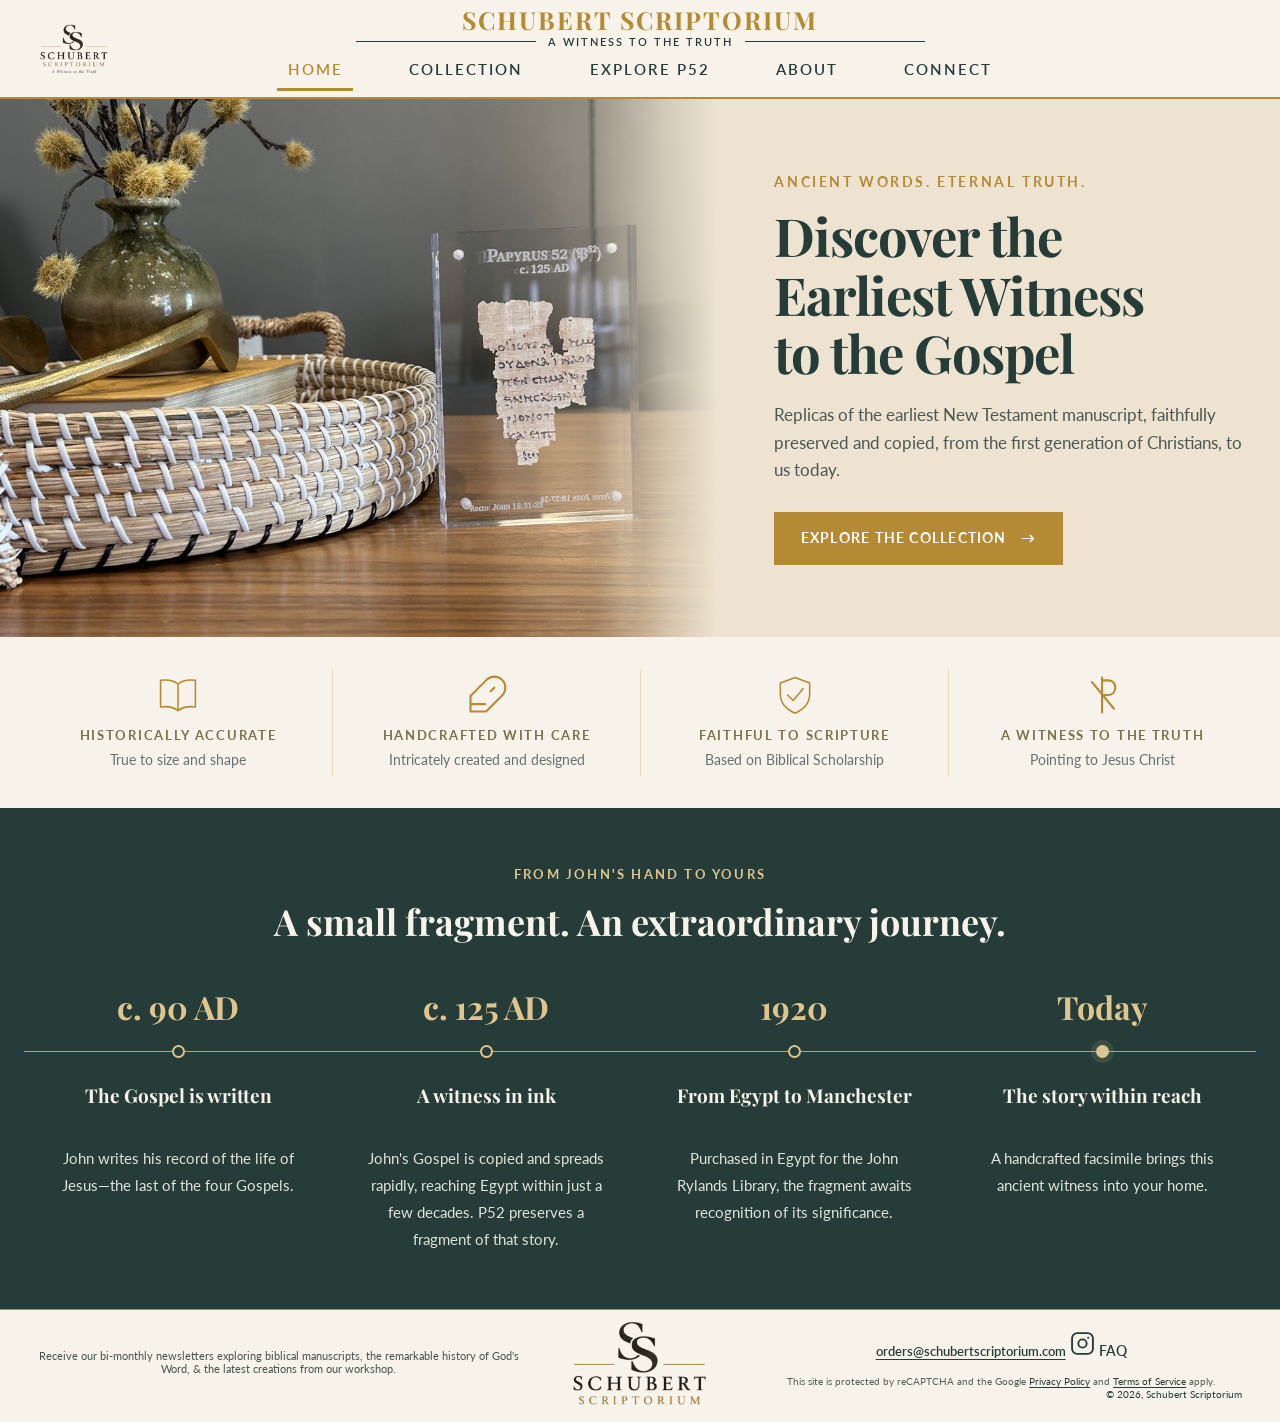
==== index.html @ 9df62303 "Group footer links for evenly spaced centered footer rows" ====
<!DOCTYPE html>
<html lang="en">
<head>
    <meta charset="UTF-8">
    <meta name="viewport" content="width=device-width, initial-scale=1.0">
    <title>Home | Schubert Scriptorium</title>
    <link rel="stylesheet" href="style.css?v=desktop-nav-20261024">
    <link href="https://fonts.googleapis.com/css2?family=Lato:wght@400;600;700&family=Playfair+Display:wght@700&display=swap" rel="stylesheet">

<style>
/* Critical timeline styling travels with the page, including on cached mobile visits. */
.home-timeline { background: #263C38; color: #F7F3EA; padding: 56px 24px; text-align:center; }
.home-timeline-inner { max-width:1280px; margin:auto; }
.home-timeline-eyebrow { color:#DEC58E; text-transform:uppercase; letter-spacing:.17em; font:700 13px/1.6 'Lato',sans-serif; margin:0 0 14px; }
.home-timeline h2 { color:#F7F3EA; font:700 clamp(24px,3vw,36px)/1.3 'Playfair Display',Georgia,serif; margin:0 0 40px; }
.home-timeline-track { display:grid; grid-template-columns:repeat(4,minmax(0,1fr)); list-style:none; margin:0; padding:0; }
.home-timeline-stop { position:relative; min-width:0; padding:0 20px; box-sizing:border-box; }
.home-timeline-stop::before { content:''; position:absolute; left:0; right:0; top:66px; height:1px; background:#BFA365; }
.home-timeline-date { color:#DEC58E; font:700 32px/44px 'Playfair Display',Georgia,serif; height:44px; margin:0 0 16px; white-space:nowrap; }
.home-timeline-point { display:block; position:relative; width:13px; height:13px; box-sizing:border-box; border:2px solid #DEC58E; border-radius:50%; background:#263C38; margin:0 auto 24px; }
.home-timeline-stop h3 { color:#F7F3EA; font:700 19px/1.4 'Playfair Display',Georgia,serif; min-height:2.8em; margin:0 0 10px; }
.home-timeline-description { color:#E0E4DA; font:400 15px/1.8 'Lato',sans-serif; margin:auto; max-width:250px; }
.home-timeline-hint,.home-timeline-controls,.home-timeline-rail { display:none; }
.home-timeline-scroll { overflow:visible; }
.home-timeline-track::after { display:none; }
@media(max-width:850px) {
 .home-timeline { padding:38px 20px 32px; }
 .home-timeline h2 { font-size:26px; max-width:340px; margin:0 auto 28px; }
 .home-timeline-eyebrow { font-size:11px; letter-spacing:.14em; }
 .home-timeline.enhanced .home-timeline-rail { display:grid; grid-template-columns:repeat(4,minmax(0,1fr)); position:relative; margin:0 0 28px; }
 .home-timeline-rail::before { content:''; position:absolute; height:1px; background:#8E805C; left:12.5%; right:12.5%; bottom:12px; }
 .home-timeline-rail button { position:relative; appearance:none; border:0; background:transparent; color:#E0E4DA; padding:12px 0 0; font:400 12px/1.4 'Lato',sans-serif; cursor:pointer; min-height:58px; }
 .home-timeline-rail button::after { content:''; display:block; width:10px; height:10px; border:1px solid #DEC58E; box-sizing:border-box; border-radius:50%; background:#263C38; margin:15px auto 8px; transition:background .25s,box-shadow .25s; }
 .home-timeline-rail button[aria-pressed="true"] { color:#DEC58E; }
 .home-timeline-rail button[aria-pressed="true"]::after { background:#DEC58E; box-shadow:0 0 0 5px rgba(222,197,142,.14); }
 .home-timeline-rail button:focus-visible { outline:2px solid #DEC58E; outline-offset:2px; }
 .home-timeline-track { display:block; }
 .home-timeline-stop { padding:0 8px 18px; }
 .home-timeline-stop::before,.home-timeline-point { display:none; }
 .home-timeline.enhanced .home-timeline-stop:not(.is-active) { display:none; }
 .home-timeline.enhanced .home-timeline-scroll { min-height:0; touch-action:pan-y; }
 .home-timeline-date { font-size:42px; height:auto; line-height:1.25; margin:0 0 14px; }
 .home-timeline-stop h3 { display:block; min-height:0; font-size:23px; margin:0 0 14px; }
 .home-timeline-description { font-size:16px; line-height:1.8; max-width:350px; }
 .home-timeline.enhanced .home-timeline-hint { display:block; color:#D1C4A1; font:400 11px/1.6 'Lato',sans-serif; letter-spacing:.06em; margin:0 0 18px; }
 .home-timeline.enhanced .home-timeline-controls:not([hidden]) { display:flex; justify-content:space-between; align-items:center; border-top:1px solid #65705B; padding-top:12px; margin:0; }
 .home-timeline-controls button { background:transparent; color:#DEC58E; border:0; border-radius:0; width:auto; height:44px; min-width:80px; font:400 12px/1.5 'Lato',sans-serif; letter-spacing:.05em; padding:0; cursor:pointer; }
 .home-timeline-controls button:disabled { opacity:.3; }
 .home-timeline-position { color:#D1C4A1; font:400 11px/1.5 'Lato',sans-serif; letter-spacing:.1em; }
}
</style>

<style>
@media(max-width:850px){
 .home-timeline-title-journey{display:block}
}
</style>

<style>
@media(min-width:901px){body > header{padding:.4rem 0 !important}body > header .nav-logo{font-size:1.55rem !important;line-height:1.1;margin-bottom:.12rem !important}body > header .nav-tagline{font-size:.68rem !important;line-height:1.1;margin-bottom:.3rem !important}body > header nav{gap:.35rem}body > header nav a{padding:.25rem .65rem}}
</style>

<style>
/* Consistent clickable brand mark, without changing the desktop header height. */
body > header { position:relative !important; }
body > header .header-brand-mark { position:absolute;left:clamp(12px,2vw,32px);top:50%;transform:translateY(-50%);width:96px;height:96px;display:flex;align-items:center;justify-content:center;z-index:3; }
body > header .header-brand-mark img {display:block;width:100%;height:100%;object-fit:contain;}
body > header .header-brand-mark:focus-visible {outline:2px solid #B58A35;outline-offset:3px;border-radius:4px;}
@media(max-width:900px){
 
 body > header .header-brand-mark {display:none !important;}
}
</style>
<style>
/* Keep the longer hero headline balanced on both desktop and mobile. */
.home-hero-content #home-hero-title{max-width:18ch;text-wrap:balance;overflow-wrap:normal;line-height:1.12;}
@media(max-width:900px){.home-hero-content #home-hero-title{max-width:100%;margin-left:auto;margin-right:auto;font-size:clamp(1.85rem,6.5vw,3rem);text-wrap:balance;}}
</style>

<style>
/* Footer-only FAQ link, preserving centered footer branding. */
footer{position:relative}
footer .footer-faq-link{position:absolute;right:clamp(18px,3vw,48px);top:50%;transform:translateY(-50%);font:700 14px Lato,sans-serif;color:#263C38;text-decoration:underline;text-underline-offset:4px}
@media(max-width:600px){footer .footer-faq-link{position:static;display:block;transform:none;margin-top:1rem;text-align:center}}
</style>
<link rel="stylesheet" href="footer-subscribe.css?v=20261102recaptcha">
<style>
/* Desktop only: reverse the hero panels while keeping text left-aligned. */
@media (min-width: 901px) {
  .home-hero { grid-template-columns: minmax(0, 56%) minmax(0, 44%); }
  .home-hero-visual { grid-column: 1; grid-row: 1; }
  .home-hero-content { grid-column: 2; grid-row: 1; text-align: left; max-width: 600px; padding-left: clamp(2.25rem, 4.5vw, 5rem); padding-right: max(2rem, calc((100vw - 1220px) / 2)); }
  .home-hero-visual::before { background: linear-gradient(to left, var(--hero-beige) 0%, rgba(237, 227, 208, .76) 7%, rgba(237, 227, 208, .2) 18%, rgba(237, 227, 208, 0) 35%); }
}
</style>
</head>
<body>

<header>
    <a class="header-brand-mark" href="index.html" aria-label="Schubert Scriptorium homepage"><img src="Schubert_Scriptorium_Instagram_Profile_2400.png" alt="" loading="eager"></a>
<div class="nav-logo">SCHUBERT SCRIPTORIUM</div>
    <div class="nav-tagline">A Witness to the Truth</div>
    <nav aria-label="Main navigation">
        <a href="index.html" aria-current="page">Home</a>
        <a href="collection.html">Collection</a>
        <a href="explore-p52.html">Explore P52</a>
        <a href="about.html">About</a>
        <a href="contact.html">Connect</a>
    </nav>
</header>

<main>
    <section class="home-hero" aria-labelledby="home-hero-title">
        <div class="home-hero-content">
            <p class="home-hero-eyebrow">Ancient Words. Eternal Truth.</p>
            <h1 id="home-hero-title">Discover the Earliest Witness to the Gospel</h1>
            <p class="home-hero-description">Replicas of the earliest New Testament manuscript, faithfully preserved and copied, from the first generation of Christians, to us today.</p>
            <a href="collection.html" class="btn home-hero-button">Explore the Collection <span aria-hidden="true">&rarr;</span></a>
        </div>
        <div class="home-hero-visual">
            <img src="p52-hero.png" alt="Handcrafted Papyrus 52 biblical manuscript facsimile" class="home-hero-photo">
        </div>
    </section>

    <section class="home-highlights" aria-label="Our commitments">
        <div class="home-highlights-grid">
            <div class="home-highlight">
                <div class="home-highlight-icon"><svg viewBox="0 0 48 48" fill="none" stroke="currentColor" stroke-width="1.7" stroke-linecap="round" stroke-linejoin="round" aria-hidden="true"><path d="M24 12c-5-4-11-5-19-4v29c8-1 14 0 19 4 5-4 11-5 19-4V8c-8-1-14 0-19 4ZM24 12v29"/></svg></div>
                <h2>Historically Accurate</h2>
                <p>True to size and shape</p>
            </div>
            <div class="home-highlight">
                <div class="home-highlight-icon"><svg viewBox="0 0 48 48" fill="none" stroke="currentColor" stroke-width="2.3" stroke-linecap="round" stroke-linejoin="round" aria-hidden="true"><path d="M40.48 24.48a12 12 0 0 0-16.98-16.98L6 25v17h17zM32 16l-4 4M6 34h16"/></svg></div>
                <h2>Handcrafted with Care</h2>
                <p>Intricately created and designed</p>
            </div>
            <div class="home-highlight">
                <div class="home-highlight-icon"><svg viewBox="0 0 48 48" fill="none" stroke="currentColor" stroke-width="1.7" stroke-linecap="round" stroke-linejoin="round" aria-hidden="true"><path d="m24 5 16 6v12c0 10-7 17-16 21C15 40 8 33 8 23V11l16-6Z"/><path d="m16 24 6 6 11-13"/></svg></div>
                <h2>Faithful to Scripture</h2>
                <p>Based on Biblical Scholarship</p>
            </div>
            <div class="home-highlight">
                <div class="home-highlight-icon"><svg viewBox="0 0 48 48" fill="none" stroke="currentColor" stroke-width="2.3" stroke-linecap="round" stroke-linejoin="round" aria-hidden="true"><path d="M23 5V43M12 10L36 39M23 8H30C40 8 40 24 29 24H23"/></svg></div>
                <h2>A Witness to The Truth</h2>
                <p>Pointing to Jesus Christ</p>
            </div>
        </div>
    </section>
    <section class="home-timeline" aria-labelledby="home-timeline-title">
        <div class="home-timeline-inner">
            <p class="home-timeline-eyebrow">From John's hand to yours</p>
            <h2 id="home-timeline-title">A small fragment. <span class="home-timeline-title-journey">An extraordinary journey.</span></h2>
            <p class="home-timeline-hint" id="home-timeline-hint">Swipe to follow the story &rarr;</p>
            <div class="home-timeline-scroll" tabindex="0" role="region" aria-label="Papyrus 52 timeline, scroll horizontally" aria-describedby="home-timeline-hint">
                <ol class="home-timeline-track">
                    <li class="home-timeline-stop">
                        <p class="home-timeline-date">c. 90 AD</p>
                        <span class="home-timeline-point" aria-hidden="true"></span>
                        <h3>The Gospel is written</h3>
                        <p class="home-timeline-description">John writes his record of the life of Jesus—the last of the four Gospels.</p>
                    </li>
                    <li class="home-timeline-stop">
                        <p class="home-timeline-date">c. 125 AD</p>
                        <span class="home-timeline-point" aria-hidden="true"></span>
                        <h3>A witness in ink</h3>
                        <p class="home-timeline-description">John's Gospel is copied and spreads rapidly, reaching Egypt within just a few decades. P52 preserves a fragment of that story.</p>
                    </li>
                    <li class="home-timeline-stop">
                        <p class="home-timeline-date">1920</p>
                        <span class="home-timeline-point" aria-hidden="true"></span>
                        <h3>From Egypt to Manchester</h3>
                        <p class="home-timeline-description">Purchased in Egypt for the John Rylands Library, the fragment awaits recognition of its significance.</p>
                    </li>
                    <li class="home-timeline-stop">
                        <p class="home-timeline-date">Today</p>
                        <span class="home-timeline-point" aria-hidden="true"></span>
                        <h3>The story within reach</h3>
                        <p class="home-timeline-description">A handcrafted facsimile brings this ancient witness into your home.</p>
                    </li>
                </ol>
            </div>
            <div class="home-timeline-controls" hidden>
                <button type="button" class="home-timeline-prev" aria-label="Previous timeline milestone" disabled>&larr;</button>
                <span class="home-timeline-position" aria-live="polite" aria-atomic="true">1 of 4</span>
                <button type="button" class="home-timeline-next" aria-label="Next timeline milestone">&rarr;</button>
            </div>
        </div>
    </section>
</main>

<script>
(() => {
 const root = document.querySelector('.home-timeline');
 const viewport = root.querySelector('.home-timeline-scroll');
 const stops = [...root.querySelectorAll('.home-timeline-stop')];
 const controls = root.querySelector('.home-timeline-controls');
 const prev = root.querySelector('.home-timeline-prev');
 const next = root.querySelector('.home-timeline-next');
 const counter = root.querySelector('.home-timeline-position');
 const mobile = matchMedia('(max-width:850px)');
 const reduced = matchMedia('(prefers-reduced-motion: reduce)');
 const rail = document.createElement('div');
 rail.className = 'home-timeline-rail';
 rail.setAttribute('role','group');
 rail.setAttribute('aria-label','Choose a milestone');
 let current = 0;
 const buttons = stops.map((stop,i) => {
   stop.id = 'p52-milestone-' + i;
   const button = document.createElement('button');
   button.type = 'button';
   button.textContent = stop.querySelector('.home-timeline-date').textContent;
   button.setAttribute('aria-controls',stop.id);
   button.setAttribute('aria-label',button.textContent + ': ' + stop.querySelector('h3').textContent);
   button.addEventListener('click',() => select(i));
   rail.append(button);
   return button;
 });
 viewport.before(rail);
 root.classList.add('enhanced');
 prev.innerHTML = '&larr; Previous';
 next.innerHTML = 'Next &rarr;';
 root.querySelector('.home-timeline-hint').textContent = 'TAP A DATE OR SWIPE TO EXPLORE';
 viewport.removeAttribute('aria-describedby');
 viewport.removeAttribute('tabindex');
 viewport.setAttribute('aria-label','Papyrus 52 milestone');
 viewport.setAttribute('aria-live','polite');
 viewport.setAttribute('aria-atomic','true');
 function select(index,animate=true) {
   const old=current;
   current=Math.max(0,Math.min(3,index));
   stops.forEach((stop,i) => {
     stop.classList.toggle('is-active',i===current);
     if(mobile.matches && i!==current) stop.setAttribute('aria-hidden','true');
     else stop.removeAttribute('aria-hidden');
     buttons[i].setAttribute('aria-pressed',String(i===current));
   });
   controls.hidden=!mobile.matches;
   prev.disabled=current===0;
   next.disabled=current===3;
   counter.textContent=String(current+1).padStart(2,'0')+' / 04';
   if(animate && mobile.matches && !reduced.matches && old!==current && stops[current].animate) {
     stops[current].animate([{opacity:0,transform:'translateX('+ (current>old?18:-18) +'px)'},{opacity:1,transform:'translateX(0)'}],{duration:280,easing:'ease-out'});
   }
 }
 prev.addEventListener('click',()=>select(current-1));
 next.addEventListener('click',()=>select(current+1));
 let start=null;
 viewport.addEventListener('touchstart',e=> {if(e.touches.length===1) start={x:e.touches[0].clientX,y:e.touches[0].clientY};}, {passive:true});
 viewport.addEventListener('touchend',e=> {
   if(!start || !mobile.matches) return;
   const dx=e.changedTouches[0].clientX-start.x,dy=e.changedTouches[0].clientY-start.y;
   if(Math.abs(dx)>45 && Math.abs(dx)>Math.abs(dy)*1.5) select(current+(dx<0?1:-1));
   start=null;
 },{passive:true});
 viewport.addEventListener('touchcancel',()=>start=null,{passive:true});
 rail.addEventListener('keydown',e=> {
   if(['ArrowRight','ArrowLeft','Home','End'].includes(e.key)) {
     e.preventDefault();
     select(e.key==='Home'?0:e.key==='End'?3:current+(e.key==='ArrowRight'?1:-1));
     buttons[current].focus();
   }
 });
 mobile.addEventListener('change',()=>select(current,false));
 select(0,false);
})();
</script>

<footer class="site-footer">
  <div class="footer-inner">
    <div class="footer-subscribe" aria-label="Monthly newsletter signup">
      
      <p>Receive our bi-monthly newsletters exploring biblical manuscripts, the remarkable history of God's Word, &amp; the latest creations from our workshop.</p>
      <!-- Constant Contact renders the email field and JOIN THE SCRIPTORIUM button. -->
      <div class="ctct-inline-form" data-form-id="32b54621-76e0-47b9-956b-01b67dd0ba63"></div>
      
    </div>
    <div class="footer-brand"><img class="footer-logo" src="Schubert_Scriptorium_Instagram_Profile_2400.png" alt="Schubert Scriptorium — A Witness to the Truth"></div>
    <div class="footer-links">
      <div class="footer-links-primary">
      <a class="footer-email" href="mailto:orders@schubertscriptorium.com">orders@schubertscriptorium.com</a>
      <a class="footer-instagram" href="https://www.instagram.com/schubertscriptorium/" target="_blank" rel="noopener noreferrer" aria-label="Schubert Scriptorium on Instagram"><svg xmlns="http://www.w3.org/2000/svg" width="25" height="25" viewBox="0 0 24 24" fill="none" stroke="currentColor" stroke-width="1.8" stroke-linecap="round" stroke-linejoin="round" aria-hidden="true"><rect x="2" y="2" width="20" height="20" rx="5"/><circle cx="12" cy="12" r="4"/><circle cx="17.5" cy="6.5" r="1" fill="currentColor" stroke="none"/></svg></a>
      <a class="footer-faq-link" href="faq.html">FAQ</a>
          </div>
      <div class="footer-recaptcha-row"><p class="footer-recaptcha-notice">This site is protected by reCAPTCHA and the Google <a href="https://policies.google.com/privacy" target="_blank" rel="noopener noreferrer">Privacy Policy</a> and <a href="https://policies.google.com/terms" target="_blank" rel="noopener noreferrer">Terms of Service</a> apply.</p><p class="footer-copyright">© 2026, Schubert Scriptorium</p>
    </div>
    </div>
  </div>
</footer>

<!-- Constant Contact Active Forms -->
<script>var _ctct_m = "2b00340d0dffae2609ed22a8a5fdf508";</script>
<script id="signupScript" src="https://static.ctctcdn.com/js/signup-form-widget/current/signup-form-widget.min.js" async defer></script>
<script src="footer-subscribe.js?v=20261102f" defer></script>
</body>
</html>
---- style.css ----
/* --- SCHUBERT SCRIPTORIUM: MUSEUM DISPLAY THEME --- */

:root {
    --nav-cobalt: #F7F3EA;
    --steel-bg: #E6D8BD;
    --gold: #B58A35;
    --tan: #E6D8BD;
    --white: #34312B;
    --glass: rgba(247, 243, 234, 0.45);
    --forest-green: #263C38;
}

/* Global Centering */
body {
    font-family: 'Lato', sans-serif;
    background-color: var(--steel-bg);
    color: var(--white);
    margin: 0;
    line-height: 1.8;
    text-align: center;
}

/* --- STICKY NAVIGATION --- */
header {
    position: sticky;
    top: 0;
    z-index: 1000;
    background-color: #F7F3EA;
    opacity: 1;
    padding: 1.5rem 0;
    border-bottom: 2px solid var(--gold);
    display: flex;
    flex-direction: column;
    align-items: center;
}

/* --- BRAND TITLE --- */
.nav-logo {
    font-family: 'Playfair Display', serif;
    font-size: 2.2rem;
    color: var(--gold);
    text-transform: uppercase;
    letter-spacing: 4px;
    margin-bottom: 0.35rem;
}

/* --- BRAND TAGLINE --- */
.nav-tagline {
    display: flex;
    align-items: center;
    justify-content: center;
    gap: 12px;
    width: 100%;
    max-width: 100%;
    margin: 0 auto 1rem;
    color: var(--forest-green);
    font-family: 'Lato', sans-serif;
    font-size: 0.8rem;
    font-weight: 600;
    letter-spacing: 3px;
    text-transform: uppercase;
    white-space: nowrap;
}

/* Symmetrical lines beside the tagline */
.nav-tagline::before,
.nav-tagline::after {
    content: "";
    height: 1px;
    background-color: var(--forest-green);
    flex: 1;
    max-width: 180px;
}

/* --- NAVIGATION LINKS --- */
nav {
    display: flex;
    align-items: center;
    justify-content: center;
    flex-wrap: wrap;
    gap: 0.5rem;
}

nav a {
    text-decoration: none;
    color: var(--forest-green);
    margin: 0 20px;
    text-transform: uppercase;
    font-size: 0.9rem;
    letter-spacing: 2px;
    transition: color 0.25s ease, border-bottom-color 0.25s ease;
    border-bottom: 3px solid transparent;
    padding-bottom: 4px;
}

nav a:hover,
nav a:focus-visible,
nav a:active,
nav a[aria-current="page"] {
    color: var(--gold);
    border-bottom-color: var(--gold);
}

/* --- CONTAINERS --- */
.container {
    max-width: 1200px;
    margin: 0 auto;
    padding: 4rem 1.5rem;
}

/* --- HOME PAGE HERO --- */
.hero-image {
    width: 90%;
    max-width: 1000px;
    height: auto;
    border: 1px solid var(--gold);
    box-shadow: 0 10px 30px rgba(52, 49, 43, 0.15);
    margin: 2rem auto;
    display: block;
}

/* --- COLLECTION GRID (LOCKED ALIGNMENT FIX) --- */
.product-grid {
    display: grid;
    grid-template-columns: repeat(4, 1fr);
    gap: 2rem;
    margin-top: 3rem;
}

.card {
    background: var(--glass);
    border: 1px solid rgba(181, 138, 53, 0.2);
    padding: 1.5rem;
    display: flex;
    flex-direction: column;
    align-items: center;
    transition: 0.3s;
    text-decoration: none;
    color: inherit;
}

.card:hover {
    border-color: var(--gold);
    background: rgba(230, 216, 189, 0.45);
}

.card img {
    width: 100%;
    height: 250px;
    object-fit: cover;
    border: 1px solid rgba(52, 49, 43, 0.1);
    margin-bottom: 1.5rem;
}

/* FIXED ALIGNMENT: Forces Titles to be the same height */
.card h3 {
    font-family: 'Playfair Display', serif;
    color: var(--gold);
    font-size: 1.3rem;
    min-height: 4.5rem;
    margin: 0;
    display: flex;
    align-items: center;
    justify-content: center;
}

/* FIXED ALIGNMENT: Centers Price and creates space */
.card .price {
    font-size: 1.4rem;
    color: var(--white);
    margin: 1.5rem 0;
}

/* FIXED ALIGNMENT: Pushes Button to the exact same baseline */
.card .btn {
    margin-top: auto;
    width: 100%;
    max-width: 180px;
}

/* --- FORMS (FIXED DROPDOWN VISIBILITY) --- */
.form-container {
    background: rgba(230, 216, 189, 0.4);
    padding: 3rem;
    border: 1px solid var(--gold);
    max-width: 600px;
    margin: 0 auto;
}

.form-row {
    display: flex;
    flex-direction: column;
    margin-bottom: 1.5rem;
}

.form-row label {
    color: var(--gold);
    margin-bottom: 0.5rem;
    text-transform: uppercase;
    font-size: 0.8rem;
}

.form-row input,
.form-row select,
.form-row textarea {
    background: rgba(255, 255, 255, 0.7);
    border: 1px solid var(--tan);
    color: #34312B;
    padding: 12px;
    text-align: center;
    font-family: inherit;
}

/* Fix for Dropdown visibility in all browsers */
select option {
    background-color: var(--steel-bg);
    color: var(--white);
    padding: 10px;
}

/* --- ABOUT PAGE TEXT --- */
.about-header {
    font-size: 2.5rem;
    margin-top: 3rem;
    color: var(--gold);
}

/* --- FOOTER --- */
footer {
    padding: 5rem 1rem;
    background: #F7F3EA;
    border-top: 1px solid var(--gold);
    margin-top: 5rem;
}

.footer-brand {
    font-family: 'Playfair Display', serif;
    font-size: 2rem;
    color: var(--gold);
    margin-top: 1.5rem;
}

/* --- BUTTONS --- */
.btn {
    background: var(--gold);
    color: #34312B;
    padding: 12px 30px;
    text-decoration: none;
    font-weight: bold;
    text-transform: uppercase;
    border: none;
    cursor: pointer;
    transition: 0.2s;
}

.btn:hover {
    background: #E6D8BD;
}

@media (max-width: 900px) {
    .product-grid {
        grid-template-columns: 1fr 1fr !important;
    }
}

/* --- SMALL SCREEN NAVIGATION --- */
@media (max-width: 600px) {
    .nav-logo {
        font-size: 1.5rem;
        letter-spacing: 2px;
    }

    .nav-tagline {
        font-size: 0.65rem;
        letter-spacing: 2px;
        gap: 8px;
        padding: 0 1rem;
        box-sizing: border-box;
    }

    .nav-tagline::before,
    .nav-tagline::after {
        max-width: 80px;
    }

    nav {
        gap: 0.25rem;
    }

    nav a {
        margin: 0 8px;
        font-size: 0.75rem;
        letter-spacing: 1px;
    }
}

/* --- HOMEPAGE: EDITORIAL SPLIT HERO --- */
/* Scoped to the homepage, so collection and other pages stay unchanged. */
.home-hero {
    --hero-beige: #EDE3D0;
    position: relative;
    display: grid;
    grid-template-columns: minmax(0, 47%) minmax(0, 53%);
    align-items: stretch;
    min-height: 470px;
    overflow: hidden;
    text-align: left;
    background: var(--hero-beige);
}

.home-hero-content {
    position: relative;
    z-index: 2;
    align-self: center;
    padding: 3.75rem max(2rem, calc((100vw - 1220px) / 2)) 3.75rem max(2rem, calc((100vw - 1220px) / 2));
    padding-right: 1rem;
    max-width: 600px;
}

.home-hero-eyebrow {
    color: var(--gold);
    font-weight: 700;
    font-size: 0.9rem;
    line-height: 1.5;
    text-transform: uppercase;
    letter-spacing: 0.18em;
    margin: 0 0 0.85rem;
}

.home-hero h1 {
    font-family: 'Playfair Display', serif;
    font-size: clamp(2.5rem, 4.1vw, 4.25rem);
    font-weight: 700;
    line-height: 1.12;
    letter-spacing: -0.02em;
    color: var(--forest-green);
    margin: 0 0 1.25rem;
}

.home-hero-description {
    max-width: 470px;
    margin: 0 0 1.7rem;
    font-size: clamp(1rem, 1.3vw, 1.2rem);
    line-height: 1.65;
    color: #4A5752;
}

.home-hero-button {
    display: inline-flex;
    gap: 0.9rem;
    align-items: center;
    justify-content: center;
    background: var(--gold);
    color: #fff;
    font-size: 0.85rem;
    letter-spacing: 0.09em;
    padding: 0.9rem 1.65rem;
}

.home-hero-button:hover,
.home-hero-button:focus-visible {
    background: var(--forest-green);
    color: #fff;
}

.home-hero-visual {
    position: relative;
    min-width: 0;
    min-height: 470px;
    overflow: hidden;
}

.home-hero-photo {
    display: block;
    width: 100%;
    height: 100%;
    min-height: 470px;
    object-fit: cover;
    object-position: center;
}

/* Crossfade the image softly into the beige text panel. */
.home-hero-visual::before {
    content: "";
    position: absolute;
    z-index: 1;
    inset: 0;
    pointer-events: none;
    background: linear-gradient(to right, var(--hero-beige) 0%, rgba(237, 227, 208, 0.76) 9%, rgba(237, 227, 208, 0.2) 23%, rgba(237, 227, 208, 0) 42%);
}

@media (max-width: 900px) {
    .home-hero {
        grid-template-columns: minmax(0, 50%) minmax(0, 50%);
    }
    .home-hero-content {
        padding: 3rem 1rem 3rem 2rem;
    }
    .home-hero h1 {
        font-size: clamp(2rem, 4.2vw, 3.2rem);
    }
}

@media (max-width: 680px) {
    .home-hero {
        display: flex;
        flex-direction: column;
        min-height: auto;
    }
    .home-hero-content {
        align-self: stretch;
        max-width: none;
        padding: 3rem 1.5rem 2.25rem;
    }
    .home-hero h1 {
        font-size: clamp(2.3rem, 9vw, 3.2rem);
    }
    .home-hero-visual,
    .home-hero-photo {
        min-height: 0;
        height: auto;
    }
    .home-hero-photo {
        aspect-ratio: 4 / 3;
        object-fit: cover;
    }
    .home-hero-visual::before {
        background: linear-gradient(to bottom, var(--hero-beige) 0%, rgba(237, 227, 208, 0) 28%);
    }
}

/* --- HOMEPAGE BRAND HIGHLIGHTS --- */
.home-highlights {
    background: #F7F3EA;
    padding: 2rem 1.5rem;
}
.home-highlights-grid {
    max-width: 1280px;
    margin: 0 auto;
    display: grid;
    grid-template-columns: repeat(4, minmax(0, 1fr));
}
.home-highlight {
    min-width: 0;
    padding: 0.3rem 1.25rem;
    text-align: center;
}
.home-highlight + .home-highlight {
    border-left: 1px solid rgba(181, 138, 53, 0.25);
}
.home-highlight-icon {
    color: var(--gold);
    width: 44px;
    height: 44px;
    margin: 0 auto 0.55rem;
}
.home-highlight-icon svg {
    display: block;
    width: 100%;
    height: 100%;
}
.home-highlight h2 {
    font-family: 'Lato', sans-serif;
    color: #7B714F;
    font-size: 0.82rem;
    font-weight: 700;
    line-height: 1.45;
    letter-spacing: 0.13em;
    text-transform: uppercase;
    margin: 0 0 0.3rem;
}
.home-highlight p {
    color: #66716F;
    font-size: 0.86rem;
    line-height: 1.5;
    margin: 0;
}
.home-highlights + footer { margin-top: 0; }
body:has(.home-highlights) footer { margin-top: 0; }
@media (max-width: 850px) {
    .home-highlights-grid { grid-template-columns: repeat(2, minmax(0, 1fr)); row-gap: 1.5rem; }
    .home-highlight:nth-child(3) { border-left: 0; }
}
@media (max-width: 480px) {
    .home-highlights { padding: 1.7rem 1rem; }
    .home-highlight { padding: 0.4rem 0.55rem; }
    .home-highlight-icon { width: 38px; height: 38px; }
    .home-highlight h2 { font-size: 0.7rem; letter-spacing: 0.07em; }
    .home-highlight p { font-size: 0.78rem; }
}

/* --- HOMEPAGE: FROM JOHN'S HAND TO YOURS --- */
.home-timeline {
    background: var(--forest-green);
    color: #F7F3EA;
    padding: 3.5rem 1.5rem 3.75rem;
}
.home-timeline-inner {
    max-width: 1280px;
    margin: 0 auto;
}
.home-timeline-eyebrow {
    margin: 0 0 0.8rem;
    color: #DEC58E;
    font-size: 0.82rem;
    font-weight: 700;
    letter-spacing: 0.18em;
    text-transform: uppercase;
}
.home-timeline h2 {
    margin: 0 0 2.75rem;
    font-family: 'Playfair Display', serif;
    color: #F7F3EA;
    font-size: clamp(1.6rem, 3vw, 2.3rem);
    line-height: 1.3;
}
.home-timeline-scroll {
    position: relative;
    overflow-x: auto;
    overscroll-behavior-x: contain;
    scroll-snap-type: x mandatory;
    scrollbar-width: thin;
    scrollbar-color: #DEC58E var(--forest-green);
}
.home-timeline-scroll:focus-visible,
.home-timeline-controls button:focus-visible {
    outline: 2px solid #DEC58E;
    outline-offset: 4px;
}
.home-timeline-track {
    display: grid;
    grid-template-columns: repeat(4, minmax(0, 1fr));
    list-style: none;
    padding: 0;
    margin: 0;
}
.home-timeline-stop {
    position: relative;
    min-width: 0;
    padding: 0 1.25rem;
    scroll-snap-align: start;
    box-sizing: border-box;
}
.home-timeline-stop::before {
    content: '';
    position: absolute;
    top: 4.15rem;
    left: 0;
    right: 0;
    height: 1px;
    background: #BFA365;
}
.home-timeline-date {
    height: 2.75rem;
    margin: 0 0 1rem;
    font: 700 clamp(1.6rem, 3vw, 2.25rem)/2.75rem 'Playfair Display', serif;
    white-space: nowrap;
    color: #DEC58E;
}
.home-timeline-point {
    position: relative;
    display: block;
    width: 0.8rem;
    height: 0.8rem;
    margin: 0 auto 1.4rem;
    border: 2px solid #DEC58E;
    border-radius: 50%;
    background: var(--forest-green);
    box-sizing: border-box;
}
.home-timeline-stop:last-child .home-timeline-point {
    background: #DEC58E;
    box-shadow: 0 0 0 5px rgba(222, 197, 142, 0.12);
}
.home-timeline-stop h3 {
    min-height: 2.8em;
    margin: 0 0 0.6rem;
    font: 700 clamp(1rem, 1.65vw, 1.22rem)/1.4 'Playfair Display', serif;
    color: #F7F3EA;
    display: flex;
    justify-content: center;
    align-items: flex-start;
}
.home-timeline-description {
    margin: 0 auto;
    max-width: 250px;
    font-size: 0.94rem;
    line-height: 1.75;
    color: #E0E4DA;
}
.home-timeline-hint { display: none; }
.home-timeline-controls:not([hidden]) {
    display: flex;
    align-items: center;
    justify-content: center;
    gap: 1rem;
    margin-top: 1.75rem;
}
.home-timeline-controls button {
    width: 44px;
    height: 44px;
    border: 1px solid #BFA365;
    border-radius: 50%;
    color: #F7F3EA;
    background: transparent;
    font: inherit;
    font-size: 1.2rem;
    cursor: pointer;
}
.home-timeline-controls button:disabled { opacity: 0.35; cursor: default; }
.home-timeline-position { min-width: 3rem; font-size: 0.8rem; color: #DEC58E; }
@media (max-width: 850px) {
    .home-timeline { padding: 2.75rem 1.5rem; }
    .home-timeline h2 { margin-bottom: 1.25rem; }
    .home-timeline-hint { display: block; margin: 0 0 1.75rem; color: #DEC58E; font-size: 0.8rem; }
    .home-timeline-track {
        display: flex;
        padding-bottom: 0.75rem;
    }
    .home-timeline-stop { flex: 0 0 80%; padding: 0 1.25rem; }
    .home-timeline-track::after { content: ''; flex: 0 0 20%; }
    .home-timeline-date { font-size: 2rem; }
    .home-timeline-stop h3 { font-size: 1.2rem; }
    .home-timeline-description { max-width: 300px; font-size: 1rem; }
}
@media (max-width: 480px) {
    .home-timeline { padding-left: 1rem; padding-right: 1rem; }
    .home-timeline-eyebrow { font-size: 0.72rem; letter-spacing: 0.13em; }
}
@media (prefers-reduced-motion: reduce) {
    .home-timeline-scroll { scroll-behavior: auto; }
}

/* Compact footer across all pages: preserve existing text and branding. */
footer { padding: 1.5rem 1rem 1.65rem; margin-top: 2rem; }
footer .footer-brand { margin-top: 0; margin-bottom: .25rem; line-height: 1.35; }
footer p { margin: .3rem 0; line-height: 1.45; }
body:has(.home-highlights) footer { margin-top: 0; }

/* Official footer logo */
footer .footer-brand { margin: 0 auto .3rem; line-height: 0; }
footer .footer-logo { display: block; width: min(240px, 65vw); height: auto; margin: 0 auto; }
footer p { margin: .3rem 0 0; }

/* Slim footer: crop transparent margins within the original logo without altering the PNG. */
footer { padding: .55rem 1rem .65rem; }
footer .footer-brand { width: 190px; max-width: 75vw; height: 91px; overflow: hidden; margin: 0 auto; line-height: 0; }
footer .footer-logo { display: block; width: 190px; max-width: 100%; height: auto; transform: translateY(-45px); margin: 0 auto; }
footer p { margin: .15rem 0 0; line-height: 1.2; }

/* Desktop-only navigation height reduction */
@media (min-width:901px) {
 body > header { padding:.4rem 0 !important; }
 body > header .nav-logo { font-size:1.55rem; line-height:1.1; margin-bottom:.12rem; }
 body > header .nav-tagline { font-size:.68rem; line-height:1.1; margin-bottom:.3rem; }
 body > header nav { gap:.35rem; }
 body > header nav a { padding:.25rem .65rem; }
}

/* Shared navigation design: identical on every page, including the manuscript exhibit. */
body > header { background:#F7F3EA !important; border-bottom:2px solid #B58A35 !important; display:flex !important; flex-direction:column !important; align-items:center !important; opacity:1 !important; margin:0 !important; color:#263C38 !important; }
body > header .nav-logo { font-family:'Playfair Display',Georgia,serif !important; font-weight:700 !important; color:#B58A35 !important; text-transform:uppercase !important; letter-spacing:2px !important; text-align:center !important; }
body > header .nav-tagline { display:flex !important; justify-content:center !important; align-items:center !important; font-family:'Lato',sans-serif !important; color:#263C38 !important; font-weight:600 !important; letter-spacing:2px !important; text-transform:uppercase !important; text-align:center !important; }
body > header nav { display:flex !important; justify-content:center !important; align-items:center !important; flex-wrap:wrap !important; gap:.35rem !important; }
body > header nav a { font-family:'Lato',sans-serif !important; font-size:.95rem !important; font-weight:600 !important; color:#263C38 !important; text-decoration:none; }
body > header nav a:hover,body > header nav a:focus-visible,body > header nav a[aria-current='page'] { color:#B58A35 !important; }
@media(min-width:901px){body > header { padding:.4rem 0 !important; }body > header .nav-logo { font-size:1.55rem !important; line-height:1.1 !important; margin:0 0 .12rem !important; }body > header .nav-tagline { font-size:.68rem !important; line-height:1.1 !important; margin:0 0 .3rem !important; }body > header nav a { padding:.25rem .65rem !important; }}
@media(max-width:900px){body > header .nav-logo { font-size:1.5rem !important; line-height:1.2 !important; margin-bottom:.3rem !important; }body > header .nav-tagline { font-size:.65rem !important; margin-bottom:.6rem !important; }body > header nav a { font-size:.85rem !important; }}


/* Site-wide responsive footer: logo stays centered in the viewport on desktop. */
footer.site-footer {
  position:relative;
  padding: .6rem clamp(16px,3vw,48px) .7rem;
  background:#F7F3EA;
  border-top:1px solid #B58A35;
}
footer.site-footer .footer-inner {
  display:grid;
  grid-template-columns:minmax(0,1fr) auto minmax(0,1fr);
  align-items:center;
  width:100%;
  max-width:1500px;
  margin:0 auto;
  gap:clamp(12px,2vw,32px);
}
footer.site-footer .footer-brand {
  grid-column:2;
  width:190px;
  height:91px;
  max-width:none;
  margin:0;
  overflow:hidden;
  line-height:0;
}
footer.site-footer .footer-logo {
  width:190px;
  max-width:100%;
  height:auto;
  transform:translateY(-45px);
  margin:0;
}
footer.site-footer .footer-links {
  grid-column:3;
  display:flex;
  justify-content:center;
  align-items:center;
  gap:clamp(12px,1.5vw,24px);
  min-width:0;
}
footer.site-footer .footer-links a {
  font:600 clamp(12px,1vw,14px)/1.35 'Lato',sans-serif;
  color:#263C38;
  text-decoration:none;
  white-space:nowrap;
}
footer.site-footer .footer-links .footer-email {text-decoration:underline;text-underline-offset:3px;}
footer.site-footer .footer-links .footer-instagram {
  display:inline-flex;
  align-items:center;
  justify-content:center;
  margin:0;
  flex:0 0 auto;
}
footer.site-footer .footer-links .footer-faq-link {
  position:static!important;
  inset:auto!important;
  transform:none!important;
  margin:0!important;
  display:inline-block!important;
  font:600 14px/1.35 'Lato',sans-serif;
}
footer.site-footer .footer-links a:hover,
footer.site-footer .footer-links a:focus-visible {color:#B58A35;text-decoration:underline;}
footer.site-footer .footer-links a:focus-visible {outline:2px solid #B58A35;outline-offset:4px;}
@media(max-width:1050px) {
  footer.site-footer .footer-inner {grid-template-columns:1fr;gap:.15rem;justify-items:center;}
  footer.site-footer .footer-spacer {display:none;}
  footer.site-footer .footer-brand {grid-column:1;}
  footer.site-footer .footer-links {grid-column:1;justify-content:center;flex-wrap:wrap;gap:clamp(12px,3vw,24px);padding-bottom:.3rem;}
}
@media(max-width:380px) {
  footer.site-footer .footer-links {gap:10px;}
  footer.site-footer .footer-links a {font-size:11px;}
  footer.site-footer .footer-links .footer-faq-link {font-size:12px;}
  footer.site-footer .footer-links .footer-instagram svg {width:22px;height:22px;}
}

/* Keep all five navigation links on one row on phones. */
@media(max-width:600px){
 body>header nav{display:flex!important;flex-wrap:nowrap!important;justify-content:center!important;align-items:center!important;gap:clamp(2px,1vw,6px)!important;width:100%;max-width:100%;box-sizing:border-box;padding:0 4px!important;}
 body>header nav a{flex:0 1 auto;min-width:0;white-space:nowrap;margin:0!important;padding:5px clamp(2px,1vw,5px)!important;font-size:clamp(9px,2.65vw,12px)!important;letter-spacing:0!important;line-height:1.3!important;}
}

/* reCAPTCHA notice beneath footer links, without expanding desktop footer height */
footer.site-footer .footer-links { flex-wrap:wrap; align-content:center; row-gap:5px; }
footer.site-footer .footer-recaptcha-row { flex:0 0 100%; width:100%; text-align:right; min-width:0; }
footer.site-footer .footer-recaptcha-notice { margin:0; font:400 9px/1.25 'Lato',sans-serif; color:#66716b; }
footer.site-footer .footer-recaptcha-notice a { font:inherit; color:inherit; white-space:normal; text-decoration:underline; }
@media(max-width:1050px) {
 footer.site-footer .footer-recaptcha-row { text-align:center; }
 footer.site-footer .footer-links { row-gap:7px; }
}

/* Copyright centered beneath the footer logo within its existing 91px height. */
footer.site-footer .footer-brand { position:relative; }
footer.site-footer .footer-logo { transform:translateY(-53px); }
footer.site-footer .footer-copyright {
 position:absolute; left:50%; bottom:2px; transform:translateX(-50%);
 width:max-content; max-width:100%; margin:0;
 font:400 10px/1.2 'Lato',sans-serif; color:#263C38;
 text-align:center; white-space:nowrap;
}

/* Footer correction: logo stands alone; copyright is in right-side link column. */
footer.site-footer .footer-logo { transform:translateY(-45px); }
footer.site-footer .footer-copyright {
 position:static; left:auto; bottom:auto; transform:none;
 flex:0 0 100%; width:100%; max-width:none;
 margin:0; text-align:right; white-space:normal;
 font:400 10px/1.2 'Lato',sans-serif; color:#263C38;
}
@media(max-width:1050px) {
 footer.site-footer .footer-copyright { text-align:center; }
}
---- footer-subscribe.css ----
/* Compact Constant Contact footer form. Keep legal disclosure visible. */
footer.site-footer .footer-inner{display:grid;grid-template-columns:minmax(0,1fr) auto minmax(0,1fr);align-items:center;}
footer.site-footer .footer-subscribe{grid-column:1;grid-row:1;justify-self:center;width:100%;max-width:500px;min-width:0;text-align:center;font-family:'Lato',sans-serif;}
footer.site-footer .footer-subscribe h2{font-family:'Playfair Display',serif;color:#263C38;font-size:18px;line-height:1.15;margin:0 0 3px;}
footer.site-footer .footer-subscribe>p{font-size:11px;line-height:1.25;color:#46534b;margin:0 0 6px;}
footer.site-footer .footer-subscribe .ctct-inline-form,footer.site-footer .footer-subscribe form,footer.site-footer .footer-subscribe .ctct-form-defaults{width:100%!important;max-width:100%!important;min-width:0!important;box-sizing:border-box!important;background:transparent!important;padding:0!important;margin:0!important;}
footer.site-footer .footer-subscribe .ctct-form-header{display:none!important;}
footer.site-footer .footer-subscribe .ss-duplicate-description{display:none!important;}
footer.site-footer .footer-subscribe .ctct-form-field{margin:0 0 5px!important;padding:0!important;}
footer.site-footer .footer-subscribe .ctct-form-field label{display:none!important;}
footer.site-footer .footer-subscribe input[type=email]{display:block!important;width:100%!important;box-sizing:border-box!important;height:36px!important;min-height:36px!important;padding:7px 10px!important;margin:0!important;border:1px solid #B58A35!important;border-radius:3px!important;background:#fff!important;color:#263C38!important;font:12px 'Lato',sans-serif!important;}
footer.site-footer .footer-subscribe input[type=email]::placeholder{color:#777!important;opacity:1!important;}
footer.site-footer .footer-subscribe button[type=submit],footer.site-footer .footer-subscribe input[type=submit],footer.site-footer .footer-subscribe .ctct-form-button{display:block!important;box-sizing:border-box!important;width:100%!important;max-width:100%!important;min-height:34px!important;margin:5px 0 0!important;padding:7px 10px!important;background:#B58A35!important;border:1px solid #B58A35!important;border-radius:3px!important;color:#fff!important;font:700 12px 'Lato',sans-serif!important;cursor:pointer;}
footer.site-footer .footer-subscribe button[type=submit]:hover,footer.site-footer .footer-subscribe .ctct-form-button:hover{background:#977127!important;border-color:#977127!important;}
footer.site-footer .footer-subscribe .ss-legal-notice{display:block!important;width:100%!important;max-width:100%!important;box-sizing:border-box!important;text-align:center!important;font:10px/1.2 'Lato',sans-serif!important;margin:6px 0 0!important;padding:0!important;}
footer.site-footer .footer-subscribe .ctct-form-errorMessage{font-size:11px!important;}
@media(max-width:1050px){footer.site-footer .footer-inner{grid-template-columns:1fr!important;justify-items:center;gap:8px!important;}footer.site-footer .footer-spacer{display:none;}footer.site-footer .footer-subscribe{grid-column:1;grid-row:auto;max-width:350px;margin:10px auto 4px;}footer.site-footer .footer-brand,footer.site-footer .footer-links{grid-column:1;grid-row:auto;}}

/* One-row signup: email left, gold submit right; legal disclosure below. */
footer.site-footer .footer-subscribe{max-width:500px;}
footer.site-footer .footer-subscribe .ss-signup-row{display:flex!important;flex-direction:row!important;align-items:stretch!important;gap:7px!important;width:100%!important;max-width:100%!important;margin:0!important;padding:0!important;}
footer.site-footer .footer-subscribe .ss-signup-row>.ctct-form-field{flex:1 1 auto!important;min-width:0!important;width:auto!important;margin:0!important;}
footer.site-footer .footer-subscribe .ss-signup-row>button,footer.site-footer .footer-subscribe .ss-signup-row>.ctct-form-button,footer.site-footer .footer-subscribe .ss-signup-row>input[type=submit]{flex:0 0 185px!important;width:185px!important;max-width:185px!important;height:36px!important;min-height:36px!important;margin:0!important;padding:6px!important;font-size:11px!important;white-space:nowrap!important;}
footer.site-footer .footer-subscribe .ss-signup-row input[type=email]{height:36px!important;min-height:36px!important;}
footer.site-footer .footer-subscribe .ss-legal-notice{margin:5px 0 0!important;}
@media(max-width:420px){footer.site-footer .footer-subscribe .ss-signup-row{gap:5px!important;}footer.site-footer .footer-subscribe .ss-signup-row>button,footer.site-footer .footer-subscribe .ss-signup-row>.ctct-form-button,footer.site-footer .footer-subscribe .ss-signup-row>input[type=submit]{flex-basis:145px!important;width:145px!important;max-width:145px!important;font-size:9px!important;}}

/* reCAPTCHA: hide the floating badge while retaining spam protection.
   Google's required attribution is displayed beside the newsletter form. */
.grecaptcha-badge{visibility:hidden!important;}
footer.site-footer .footer-recaptcha-notice{font:10px/1.3 'Lato',sans-serif;color:#526057;text-align:center;margin:5px auto 0;max-width:500px;}
footer.site-footer .footer-recaptcha-notice a{color:#263C38;text-decoration:underline;text-underline-offset:2px;}
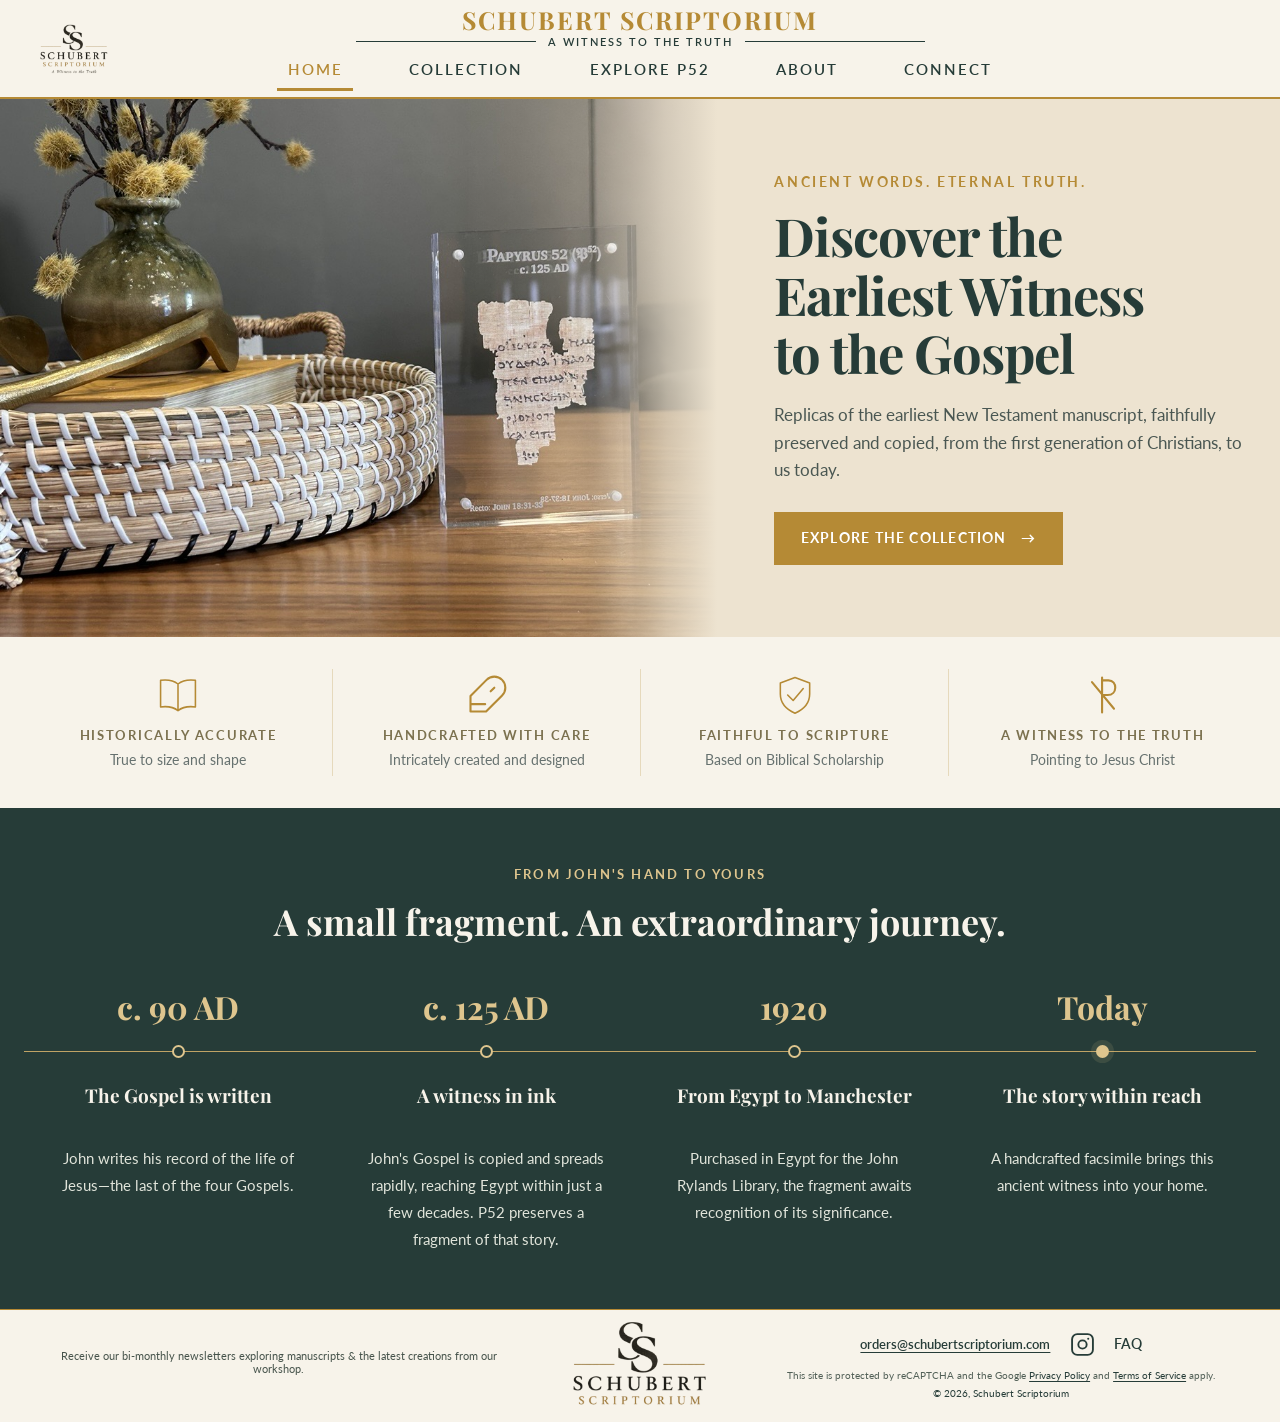
==== commit 7a6cce0e: "Shorten footer newsletter introduction" ====
--- a/index.html
+++ b/index.html
@@ -269,7 +269,7 @@
   <div class="footer-inner">
     <div class="footer-subscribe" aria-label="Monthly newsletter signup">
       
-      <p>Receive our bi-monthly newsletters exploring biblical manuscripts, the remarkable history of God's Word, &amp; the latest creations from our workshop.</p>
+      <p>Receive our bi-monthly newsletters exploring manuscripts &amp; the latest creations from our workshop.</p>
       <!-- Constant Contact renders the email field and JOIN THE SCRIPTORIUM button. -->
       <div class="ctct-inline-form" data-form-id="32b54621-76e0-47b9-956b-01b67dd0ba63"></div>
       
--- a/style.css
+++ b/style.css
@@ -783,3 +783,46 @@
 @media(max-width:1050px) {
  footer.site-footer .footer-copyright { text-align:center; }
 }
+
+/* Three centered, evenly spaced rows in the right-hand footer column. */
+footer.site-footer .footer-links {
+ display:flex;
+ flex-direction:column;
+ flex-wrap:nowrap;
+ align-items:stretch;
+ justify-content:center;
+ gap:7px;
+ min-width:0;
+ padding:0;
+}
+footer.site-footer .footer-links-primary {
+ display:flex;
+ align-items:center;
+ justify-content:center;
+ flex-wrap:wrap;
+ gap:clamp(12px,1.5vw,24px);
+ width:100%;
+ min-width:0;
+}
+footer.site-footer .footer-recaptcha-row,
+footer.site-footer .footer-copyright {
+ display:block;
+ flex:none;
+ width:100%;
+ min-width:0;
+ max-width:100%;
+ text-align:center;
+ margin:0;
+}
+footer.site-footer .footer-recaptcha-notice {
+ margin:0;
+ font:400 9px/1.3 'Lato',sans-serif;
+ overflow-wrap:normal;
+}
+@media(max-width:1050px) {
+ footer.site-footer .footer-links {gap:7px;padding-bottom:.3rem;}
+ footer.site-footer .footer-links-primary {gap:clamp(12px,3vw,24px);}
+}
+
+/* Slightly separate copyright from the reCAPTCHA line. */
+footer.site-footer .footer-copyright { margin-top:5px; }
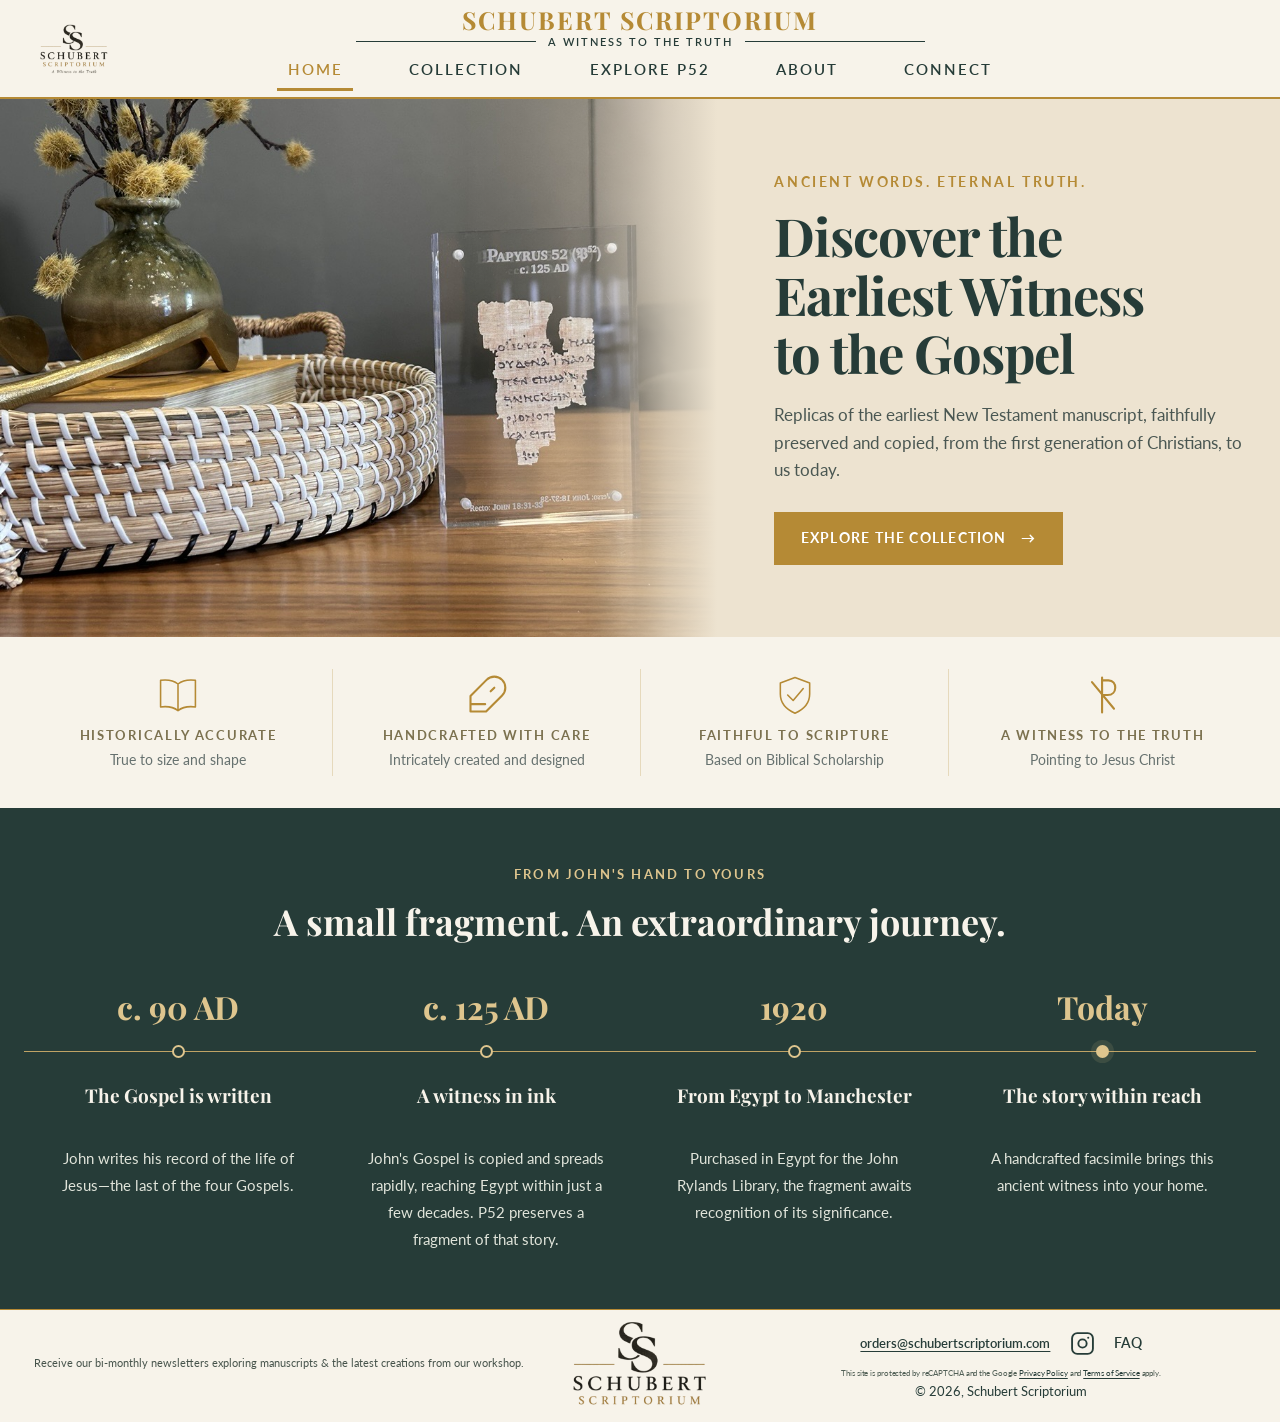
==== commit effd08d3: "Add desktop-only 10-second scroll-triggered timeline reveal; preserve mobile layout" ====
--- a/index.html
+++ b/index.html
@@ -91,6 +91,41 @@
   .home-hero-visual { grid-column: 1; grid-row: 1; }
   .home-hero-content { grid-column: 2; grid-row: 1; text-align: left; max-width: 600px; padding-left: clamp(2.25rem, 4.5vw, 5rem); padding-right: max(2rem, calc((100vw - 1220px) / 2)); }
   .home-hero-visual::before { background: linear-gradient(to left, var(--hero-beige) 0%, rgba(237, 227, 208, .76) 7%, rgba(237, 227, 208, .2) 18%, rgba(237, 227, 208, 0) 35%); }
+}
+</style>
+
+<style>
+/* Desktop-only, one-time progressive timeline reveal. */
+@media (min-width: 901px) and (prefers-reduced-motion: no-preference) {
+ .home-timeline.timeline-reveal-ready .home-timeline-stop::before {
+   transform:scaleX(0); transform-origin:left center;
+ }
+ .home-timeline.timeline-reveal-ready .home-timeline-date,
+ .home-timeline.timeline-reveal-ready .home-timeline-point,
+ .home-timeline.timeline-reveal-ready .home-timeline-stop h3,
+ .home-timeline.timeline-reveal-ready .home-timeline-description {
+   opacity:0;
+ }
+ .home-timeline.timeline-reveal-ready.timeline-reveal-start .home-timeline-stop::before {
+   animation:timeline-draw 2.5s linear both;
+   animation-delay:calc(var(--timeline-index) * 2.5s);
+ }
+ .home-timeline.timeline-reveal-ready.timeline-reveal-start .home-timeline-date,
+ .home-timeline.timeline-reveal-ready.timeline-reveal-start .home-timeline-point {
+   animation:timeline-appear .7s ease-out both;
+   animation-delay:calc(var(--timeline-index) * 2.5s + .25s);
+ }
+ .home-timeline.timeline-reveal-ready.timeline-reveal-start .home-timeline-stop h3,
+ .home-timeline.timeline-reveal-ready.timeline-reveal-start .home-timeline-description {
+   animation:timeline-float-in .85s ease-out both;
+   animation-delay:calc(var(--timeline-index) * 2.5s + .8s);
+ }
+ .home-timeline.timeline-reveal-ready.timeline-reveal-start .home-timeline-description {
+   animation-delay:calc(var(--timeline-index) * 2.5s + 1.05s);
+ }
+ @keyframes timeline-draw {to {transform:scaleX(1)}}
+ @keyframes timeline-appear {to {opacity:1}}
+ @keyframes timeline-float-in {from {opacity:0;transform:translateY(16px)}to {opacity:1;transform:translateY(0)}}
 }
 </style>
 </head>
@@ -291,6 +326,35 @@
 <script>var _ctct_m = "2b00340d0dffae2609ed22a8a5fdf508";</script>
 <script id="signupScript" src="https://static.ctctcdn.com/js/signup-form-widget/current/signup-form-widget.min.js" async defer></script>
 <script src="footer-subscribe.js?v=20261102f" defer></script>
+
+<script>
+/* Progressive desktop reveal; mobile and reduced-motion layouts stay static. */
+(() => {
+ const section=document.querySelector('.home-timeline');
+ if(!section || !('IntersectionObserver' in window)) return;
+ const desktop=window.matchMedia('(min-width: 901px)');
+ const reduced=window.matchMedia('(prefers-reduced-motion: reduce)');
+ if(!desktop.matches || reduced.matches) return;
+ section.querySelectorAll('.home-timeline-stop').forEach((stop,index)=>{
+   stop.style.setProperty('--timeline-index',index);
+ });
+ section.classList.add('timeline-reveal-ready');
+ const observer=new IntersectionObserver(entries=>{
+   if(!entries.some(entry=>entry.isIntersecting)) return;
+   section.classList.add('timeline-reveal-start');
+   observer.disconnect();
+ },{threshold:0.12});
+ observer.observe(section);
+ const showAll=()=>{
+   if(!desktop.matches || reduced.matches) {
+     section.classList.remove('timeline-reveal-ready');
+     observer.disconnect();
+   }
+ };
+ desktop.addEventListener('change',showAll);
+ reduced.addEventListener('change',showAll);
+})();
+</script>
 </body>
 </html>
 
--- a/style.css
+++ b/style.css
@@ -826,3 +826,33 @@
 
 /* Slightly separate copyright from the reCAPTCHA line. */
 footer.site-footer .footer-copyright { margin-top:5px; }
+
+/* Keep the shorter newsletter invitation on one line on desktop. */
+@media(min-width:1051px) {
+ footer.site-footer .footer-subscribe > p:first-of-type {
+  white-space:nowrap;
+  width:max-content;
+  max-width:none;
+  position:relative;
+  left:50%;
+  transform:translateX(-50%);
+  text-align:center;
+ }
+ footer.site-footer .footer-recaptcha-notice {
+  font-size:8px;
+  letter-spacing:-.1px;
+ }
+}
+
+/* Keep the entire reCAPTCHA disclosure, including linked words, uniform in size. */
+footer.site-footer .footer-recaptcha-notice,
+footer.site-footer .footer-recaptcha-notice a {
+ font-family:'Lato',sans-serif !important;
+ font-size:8px !important;
+ font-weight:400 !important;
+ line-height:1.3 !important;
+ letter-spacing:-.1px !important;
+}
+
+/* Slightly larger copyright text across all footer pages. */
+footer.site-footer .footer-copyright { font-size:13px; }
--- a/footer-subscribe.css
+++ b/footer-subscribe.css
@@ -30,3 +30,13 @@
 .grecaptcha-badge{visibility:hidden!important;}
 footer.site-footer .footer-recaptcha-notice{font:10px/1.3 'Lato',sans-serif;color:#526057;text-align:center;margin:5px auto 0;max-width:500px;}
 footer.site-footer .footer-recaptcha-notice a{color:#263C38;text-decoration:underline;text-underline-offset:2px;}
+
+/* Ensure reCAPTCHA legal links match the surrounding disclosure on every page. */
+footer.site-footer .footer-recaptcha-notice,
+footer.site-footer .footer-recaptcha-notice a {
+ font-family:'Lato',sans-serif !important;
+ font-size:8px !important;
+ font-weight:400 !important;
+ line-height:1.3 !important;
+ letter-spacing:-.1px !important;
+}
